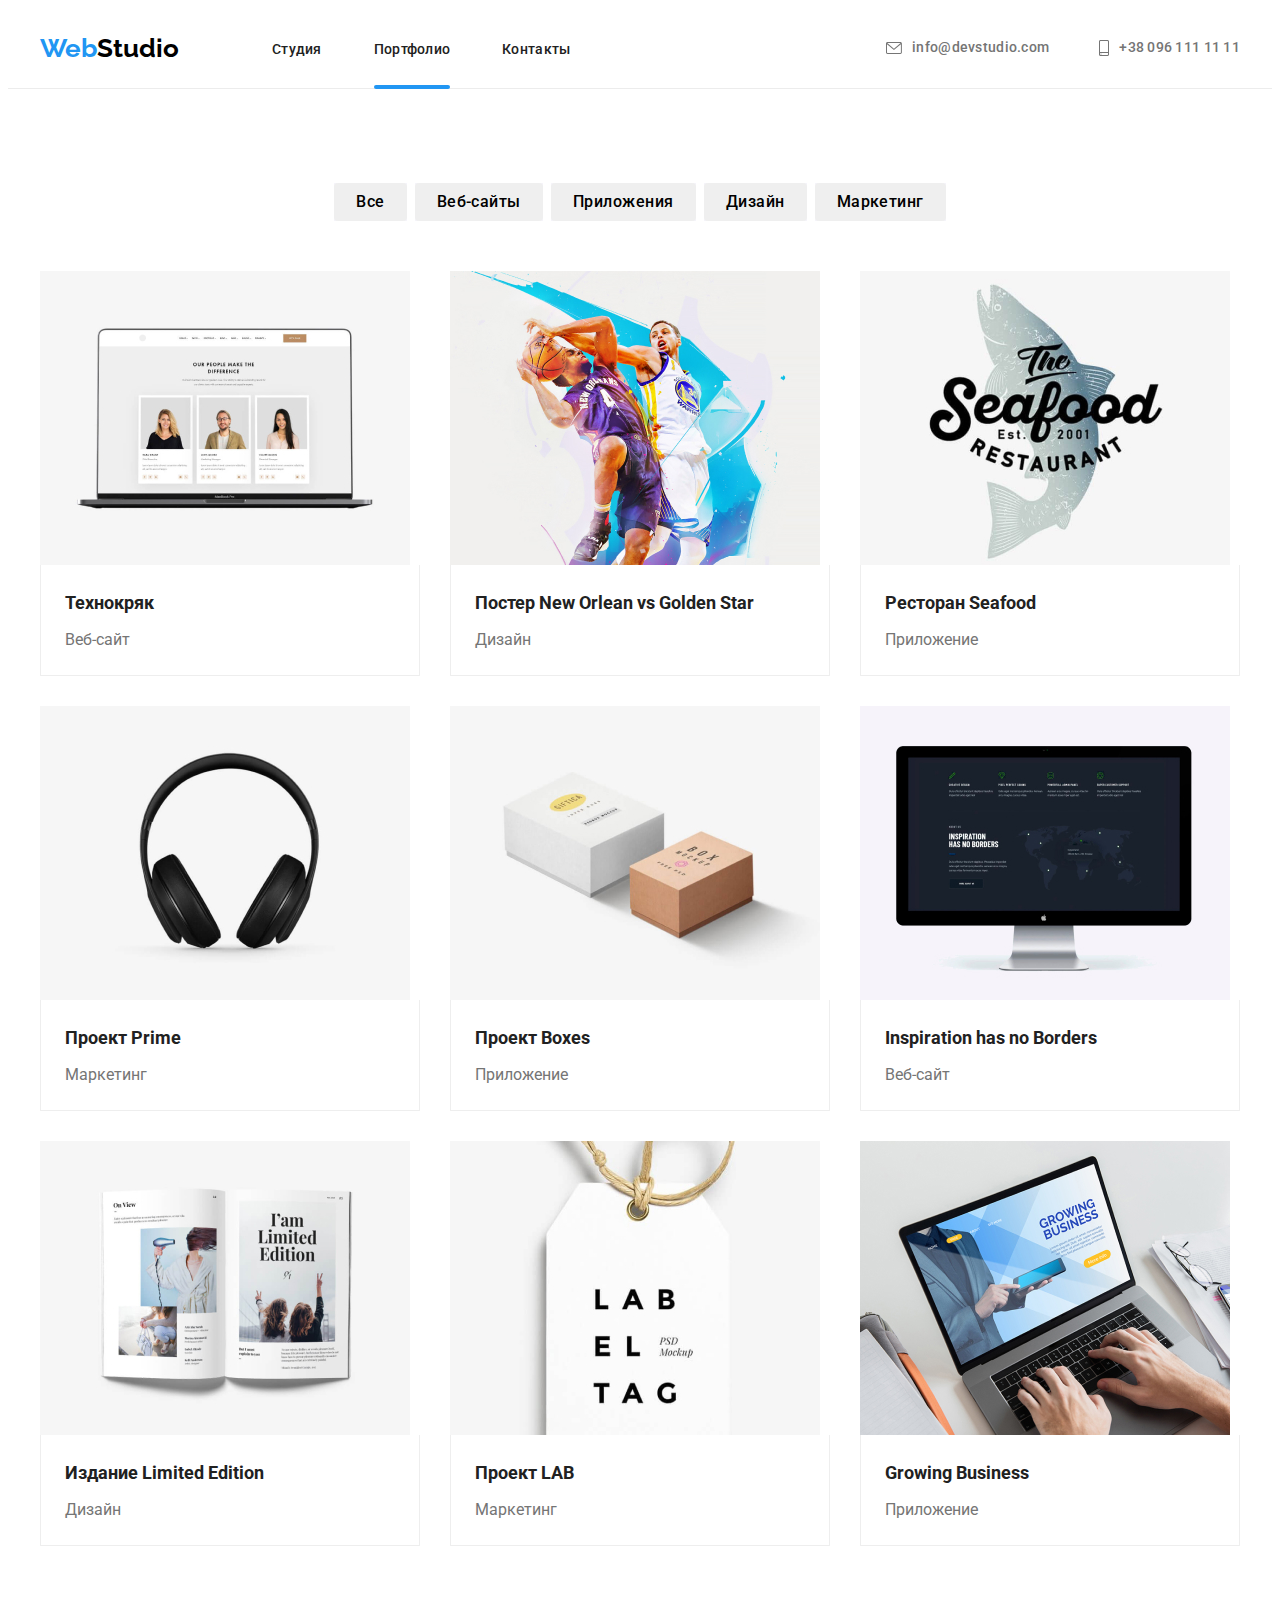
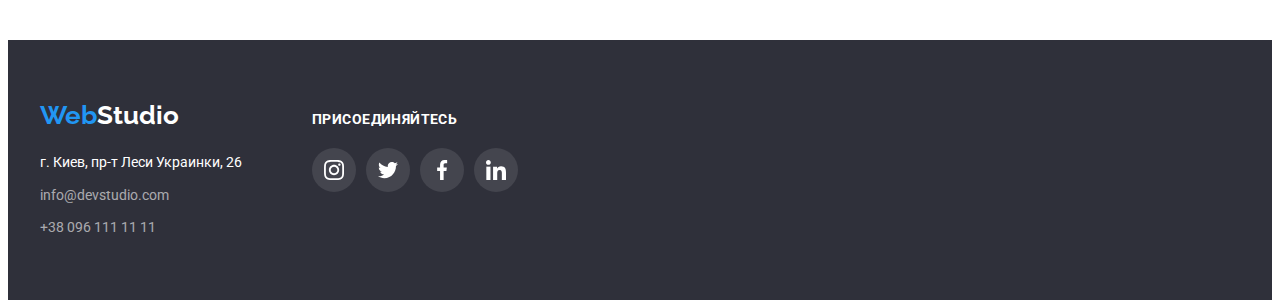
==== portfolio.html @ e11ac396 "start" ====
<!DOCTYPE html>
<html lang="ru">

<head>
    <meta charset="UTF-8">
    <meta http-equiv="X-UA-Compatible" content="IE=edge">
    <meta name="viewport" content="width=device-width, initial-scale=1.0">
    <title>Портфолио</title>
    <link rel="stylesheet" href="https://cdnjs.cloudflare.com/ajax/libs/modern-normalize/1.0.0/modern-normalize.min.css"
        integrity="sha512-ISS7cAi1PEhQ8jnbJpJZMd29NlhNj4AWYyLOSp2CE/CsHxTCu+r+t0D2yoJudVrd0/8fTVPUVDzY5Tvli75u/g=="
        crossorigin="anonymous" />
    <link
        href="https://fonts.googleapis.com/css2?family=Raleway:wght@400;700&family=Roboto:wght@400;500;700;900&display=swap"
        rel="stylesheet">
    <link rel="stylesheet" href="./css/styles.css">
</head>

<body class="page">
    <header class="header">
        <div class="container">
            <nav class="navigation">
                <a class="link logo white-logo logo-margin" href="./index.html"> <span
                        class="logo-color">Web</span>Studio </a>
                <ul class="nav-list list">
                    <li class="nav-item">
                        <a href="./index.html" class="nav-link link">Студия</a>
                    </li>

                    <li class="nav-item">
                        <a href="./portfolio.html" class="nav-link link current">Портфолио</a>
                    </li>

                    <li class="nav-item">
                        <a href="" class="nav-link link">Контакты</a>
                    </li>
                </ul>
            </nav>
            <ul class="contact-head list ">
                <li class="mail-contact">
                    <a class=" mail-link-head link " href="mailto:info@devstudio.com">
                        <svg class="icon-mail">
                            <use href="./images/vector/sprite.svg#icon-envelope-hover">

                            </use>
                        </svg>

                        info@devstudio.com</a>
                </li>
                <li class="mail-contact">
                    <a class=" tel-link-head link " href="tel:+380961111111">

                        <svg class="icon-tel">
                            <use href="./images/vector/sprite.svg#icon-smartphone">

                            </use>
                        </svg>

                        +38 096 111 11 11</a>
                </li>
            </ul>

        </div>


    </header>

    <main>
        <section class="main-port">
            <div class="container ">
                <h1 class="visually-hidden">Портфолио</h1>
                <ul class="list center-button">
                    <li class="element-button">
                        <button type="button" class="filters ">
                            Все
                        </button>

                    </li>
                    <li class="element-button">
                        <button type="button" class="filters ">
                            Веб-сайты
                        </button>

                    </li>
                    <li class="element-button">
                        <button type="button" class="filters ">
                            Приложения
                        </button>

                    </li>
                    <li class="element-button">
                        <button type="button" class="filters ">
                            Дизайн
                        </button>

                    </li>
                    <li class="element-button">

                        <button type="button" class="filters ">
                            Маркетинг
                        </button>

                    </li>
                </ul>
                <ul class="list card-set">
                    <li class="card-foto">
                        <a class="link card-foto-link " href="">
                            <div class="overlay-portfolio-list">
                                <img src="./images/portfolio/img.jpg" alt="в ноутбуке открыто вебсайт" width="370"
                                    height="294" />
                                <p class="overlay-portfolio">Технокряк это современная площадка распространения
                                    коронавируса. Компании
                                    используют эту
                                    платформу для цифрового
                                    шпионажа и атак на защищённые сервера конкурентов.</p>

                            </div>


                            <div class="card-content">
                                <h3 class="photo-title">
                                    Технокряк
                                </h3>
                                <p class="photo-paragraph">
                                    Веб-сайт
                                </p>

                            </div>
                        </a>
                    </li>

                    <li class="card-foto">
                        <a class="link card-foto-link " href="">

                            <div class="overlay-portfolio-list">
                                <img src="./images/portfolio/img-1.jpg" alt="постер с баскетболистами" width="370"
                                    height="294" />
                                <p class="overlay-portfolio">Технокряк это современная площадка распространения
                                    коронавируса. Компании
                                    используют эту
                                    платформу для цифрового
                                    шпионажа и атак на защищённые сервера конкурентов.</p>


                            </div>


                            <div class="card-content">
                                <h3 class="photo-title">
                                    Постер New Orlean vs Golden Star
                                </h3>
                                <p class="photo-paragraph">
                                    Дизайн
                                </p>

                            </div>
                        </a>
                    </li>

                    <li class="card-foto">
                        <a class="link card-foto-link " href="">

                            <div class="overlay-portfolio-list">
                                <img src="./images/portfolio/img-2.jpg" alt="логотип ресторана" width="370"
                                    height="294" />

                                <p class="overlay-portfolio">Технокряк это современная площадка распространения
                                    коронавируса. Компании
                                    используют эту
                                    платформу для цифрового
                                    шпионажа и атак на защищённые сервера конкурентов.</p>

                            </div>




                            <div class="card-content">
                                <h3 class="photo-title">
                                    Ресторан Seafood
                                </h3>
                                <p class="photo-paragraph">
                                    Приложение
                                </p>

                            </div>
                        </a>
                    </li>

                    <li class="card-foto">
                        <a class="link card-foto-link " href="">

                            <div class="overlay-portfolio-list">

                                <img src="./images/portfolio/img-3.jpg" alt="накладные наушники" width="370"
                                    height="294" />

                                <p class="overlay-portfolio">Технокряк это современная площадка распространения
                                    коронавируса. Компании
                                    используют эту
                                    платформу для цифрового
                                    шпионажа и атак на защищённые сервера конкурентов.</p>

                            </div>




                            <div class="card-content">
                                <h3 class="photo-title">
                                    Проект Prime
                                </h3>
                                <p class="photo-paragraph">
                                    Маркетинг
                                </p>

                            </div>
                        </a>
                    </li>

                    <li class="card-foto">
                        <a class="link card-foto-link " href="">

                            <div class="overlay-portfolio-list">

                                <img src="./images/portfolio/img-4.jpg" alt="картонные коробки" width="370"
                                    height="294" />

                                <p class="overlay-portfolio">Технокряк это современная площадка распространения
                                    коронавируса. Компании
                                    используют эту
                                    платформу для цифрового
                                    шпионажа и атак на защищённые сервера конкурентов.</p>

                            </div>


                            <div class="card-content">
                                <h3 class="photo-title">
                                    Проект Boxes
                                </h3>
                                <p class="photo-paragraph">
                                    Приложение
                                </p>

                            </div>
                        </a>
                    </li>

                    <li class="card-foto">
                        <a class="link card-foto-link " href="">

                            <div class="overlay-portfolio-list">

                                <img src="./images/portfolio/img-5.jpg" alt="моноблочный компьютер" width="370"
                                    height="294" />

                                <p class="overlay-portfolio">Технокряк это современная площадка распространения
                                    коронавируса. Компании
                                    используют эту
                                    платформу для цифрового
                                    шпионажа и атак на защищённые сервера конкурентов.</p>

                            </div>

                            <div class="card-content">
                                <h3 lang="en" class="photo-title">
                                    Inspiration has no Borders
                                </h3>
                                <p class="photo-paragraph">
                                    Веб-сайт
                                </p>

                            </div>

                        </a>
                    </li>

                    <li class="card-foto">
                        <a class="link card-foto-link " href="">

                            <div class="overlay-portfolio-list">

                                <img src="./images/portfolio/img-6.jpg" alt="открытая книга" width="370" height="294" />
                                <p class="overlay-portfolio">Технокряк это современная площадка распространения
                                    коронавируса. Компании
                                    используют эту
                                    платформу для цифрового
                                    шпионажа и атак на защищённые сервера конкурентов.</p>
                            </div>


                            <div class="card-content">
                                <h3 class="photo-title">
                                    Издание Limited Edition
                                </h3>
                                <p class="photo-paragraph">
                                    Дизайн
                                </p>

                            </div>

                        </a>
                    </li>

                    <li class="card-foto">
                        <a class="link card-foto-link " href="">

                            <div class="overlay-portfolio-list">
                                <img src="./images/portfolio/img-7.jpg" alt="фирменная этикетка" width="370"
                                    height="294" />

                                <p class="overlay-portfolio">Технокряк это современная площадка распространения
                                    коронавируса. Компании
                                    используют эту
                                    платформу для цифрового
                                    шпионажа и атак на защищённые сервера конкурентов.</p>
                            </div>


                            <div class="card-content">
                                <h3 class="photo-title">
                                    Проект LAB
                                </h3>
                                <p class="photo-paragraph">
                                    Маркетинг
                                </p>

                            </div>

                        </a>
                    </li>

                    <li class="card-foto">
                        <a class="link card-foto-link " href="">

                            <div class="overlay-portfolio-list">

                                <img src="./images/portfolio/img-8.jpg" alt="человек использует приложение" width="370"
                                    height="294" />
                                <p class="overlay-portfolio">Технокряк это современная площадка распространения
                                    коронавируса. Компании
                                    используют эту
                                    платформу для цифрового
                                    шпионажа и атак на защищённые сервера конкурентов.</p>
                            </div>


                            <div class="card-content">
                                <h3 lang="en" class="photo-title">
                                    Growing Business
                                </h3>
                                <p class="photo-paragraph">
                                    Приложение
                                </p>

                            </div>

                        </a>
                    </li>
                </ul>

            </div>

        </section>



    </main>
    <!--CONTACTS-->
    <footer class="footer-info">
        <div class="container contact-div-container ">
            <div>
                <a class="link logo dark-logo logo-footer " href="./index.html">
                    <span class="logo-color">Web</span>Studio </a>


                <address class="contact">
                    <ul class="list address-map">
                        <li class="list-item-contact">
                            <a class="link address" href="https://goo.gl/maps/Kj9o169cFubhBfax5" target="_blank"
                                rel="noopener noreferrer">
                                г. Киев, пр-т Леси Украинки, 26
                            </a>
                        </li>
                        <li class="contact-footer list-item-contact">
                            <a class="link footer-contact" href="mailto:info@devstudio.com">info@devstudio.com</a>
                        </li>
                        <li class="contact-footer list-item-contact">
                            <a class="link footer-contact" href="tel:+380961111111">+38 096 111 11 11</a>
                        </li>
                    </ul>
                </address>
            </div>
            <div class="join ">
                <h3 class="join-text">Присоединяйтесь</h3>
                <ul class="list link list-join">
                    <li class="social-join-link-item">
                        <a class="link-social-join" href="">
                            <svg class="icon-social">
                                <use href="./images/vector/sprite.svg#icon-instagram"></use>
                            </svg>
                        </a>
                    </li>
                    <li class="social-join-link-item">
                        <a class="link-social-join" href="">
                            <svg class="icon-social">
                                <use href="./images/vector/sprite.svg#icon-twitter"></use>
                            </svg>
                        </a>
                    </li>
                    <li class="social-join-link-item">
                        <a class="link-social-join" href="">
                            <svg class="icon-social">
                                <use href="./images/vector/sprite.svg#icon-facebook"></use>
                            </svg>
                        </a>
                    </li>
                    <li class="social-join-link-item">
                        <a class="link-social-join" href="">
                            <svg class="icon-social">
                                <use href="./images/vector/sprite.svg#icon-linkedin"></use>
                            </svg>
                        </a>
                    </li>
                </ul>

            </div>



        </div>

    </footer>





</body>

</html>
---- css/styles.css ----
/* ===============COMPONENTS=============== */
:root {
  --main-font: "Roboto", sans-serif;
  --secondary-font: "Raleway", sans-serif;
  --accent-color: #2196f3;
  --secondary-color: #212121;
  --white-color: #ffffff;
  --black-color: #000000;
  --gray-color: #757575;
  --color-change: color 250ms cubic-bezier(0.4, 0, 0.2, 1);
  --fill-change: fill 250ms cubic-bezier(0.4, 0, 0.2, 1);
  --background-color-change: background-color 250ms cubic-bezier(0.4, 0, 0.2, 1);
  --border-color-change: border-color 250ms cubic-bezier(0.4, 0, 0.2, 1);
}
.container {
  width: 1200px;
  margin: 0 auto;
  padding-left: 15px;
  padding-right: 15px;
}

.list {
  list-style: none;
}

.link {
  text-decoration: none;
}

h1,
h2,
h3,
h4,
h5,
h6,
p {
  margin: 0;
}

ul,
ol,
li {
  margin: 0;
  padding: 0;
}

img {
  display: block;
  max-width: 100%;
  height: auto;
}
.header {
  border-bottom: 1px solid #ececec;
}

.visually-hidden {
  position: absolute !important;
  clip: rect(1px 1px 1px 1px); /* IE6, IE7 */
  clip: rect(1px, 1px, 1px, 1px);
  padding: 0 !important;
  border: 0 !important;
  height: 1px !important;
  width: 1px !important;
  overflow: hidden;
}
.title {
  font-family: var(--main-font);
  font-weight: 700;
  font-size: 36px;
  line-height: 1.16;
  text-align: center;
  letter-spacing: 0.03em;

  color: var(--secondary-color);
}

.logo-color {
  font-family: var(--secondary-font);
  font-weight: 700;
  font-size: 26px;
  line-height: 1.19;
  color: var(--accent-color);
}
.logo {
  font-family: var(--secondary-font);
  font-weight: 700;
  font-size: 26px;
  line-height: 1.19;
  color: var(--black-color);
}
.logo-margin {
  margin-right: 93px;
}
.white-logo {
  color: var(--black-color);
}
.dark-logo {
  color: var(--white-color);
}

.icon-social {
  width: 20px;
  height: 20px;
}

/* ============END COMPONENTS==============*/

/* ========================STYLES INDEX.HTML========================= */
/* ================BODY============= */
.page {
  font-family: var(--main-font);
  background: var(--white-color);
}
/* ================END BODY============= */

/* =========HEADER========= */
.header .container {
  display: flex;
  align-items: center;
}

.navigation {
  display: flex;
  align-items: center;
}

.nav-list {
  align-items: center;
}

.nav-item:not(:last-child) {
  margin-right: 52px;
}

.contact-head {
  display: flex;
  align-items: center;
  margin-left: auto;
}

.icon-mail {
  margin-right: 10px;
  width: 16px;
  height: 12px;
  fill: #757575;
  transition: var(--fill-change);
}

.mail-link-head:hover .icon-mail,
.mail-link-head:focus .icon-mail {
  fill: var(--accent-color);
}
.mail-link-head:hover,
.mail-link-head:focus {
  color: var(--accent-color);
}

.mail-contact:not(:last-child) {
  margin-right: 50px;
}
.nav-link {
  padding-top: 32px;
  padding-bottom: 32px;
  font-family: var(--main-font);
  font-weight: 500;
  font-size: 14px;
  line-height: 1.14;
  letter-spacing: 0.02em;
  color: var(--secondary-color);
  transition: var(--color-change);
  position: relative;
}

.nav-link.current::after {
  content: "";
  display: block;
  position: absolute;
  left: 0;
  bottom: 0;
  width: 100%;
  height: 4px;
  border-radius: 2px;
  background: #2196f3;
}

.nav-link:hover,
.nav-link:focus {
  color: var(--accent-color);
}

.mail-link-head {
  display: flex;
  justify-content: center;
  align-items: center;
  padding-top: 32px;
  padding-bottom: 32px;
  font-family: var(--main-font);
  font-weight: 500;
  font-size: 14px;
  line-height: 1.14;
  letter-spacing: 0.02em;
  color: var(--gray-color);
  transition: var(--color-change);
}

.tel-link-head {
  display: flex;
  justify-content: center;
  align-items: center;
  padding-top: 32px;
  padding-bottom: 32px;
  font-family: var(--main-font);
  font-weight: 500;
  font-size: 14px;
  line-height: 1.14;
  letter-spacing: 0.02em;
  color: var(--gray-color);
  transition: var(--color-change);
}

.icon-tel {
  width: 10px;
  height: 16px;
  margin-right: 10px;
  fill: #757575;
  transition: var(--fill-change);
}

.tel-link-head:hover .icon-tel,
.tel-link-head:focus .icon-tel {
  fill: var(--accent-color);
}
.tel-link-head:hover,
.tel-link-head:focus {
  color: var(--accent-color);
}

/* =========END HEADER========= */

/* =========HERO========= */
.hero {
  padding-top: 200px;
  padding-bottom: 200px;
  max-width: 1600px;
  margin-right: auto;
  margin-left: auto;
  height: 600px;
  text-align: center;
  background: #2f303a;
  background-color: var(--gray-color);
  background-image: linear-gradient(
      rgba(47, 48, 58, 0.4),
      rgba(47, 48, 58, 0.4)
    ),
    url("../images/hero/Img.jpg");
  background-repeat: no-repeat;
  background-size: cover;
}
.hero-title {
  font-weight: 900;
  font-size: 44px;
  line-height: 1.36;
  text-transform: uppercase;
  color: var(--white-color);
  max-width: 696px;
  margin-left: auto;
  margin-right: auto;
  text-align: center;
  letter-spacing: 0.06em;
  font-family: var(--main-font);
}

.modal-btn {
  display: inline-block;
  min-width: 200px;
  height: 50px;
  border-radius: 4px;
  font-family: var(--main-font);
  font-weight: 700;
  font-size: 16px;
  line-height: 1.87;
  color: var(--white-color);
  background-color: var(--accent-color);
}
.modal-btn {
  cursor: pointer;
}
.modal-btn {
  margin-top: 30px;
  padding-top: 10px;
  padding-right: 32px;
  padding-bottom: 10px;
  padding-left: 32px;
}

/* =========END HERO========= */

/* =========ADVANTAGES======= */
.advantages {
  display: flex;
  padding-top: 94px;
  padding-bottom: 94px;
}
.list-advant {
  margin-left: -30px;
}
.list {
  display: flex;
}

.features-title {
  font-family: var(--main-font);
  font-weight: 700;
  font-size: 14px;
  line-height: 1.14;
  letter-spacing: 0.03em;
  text-transform: uppercase;
  color: var(--secondary-color);
  margin-bottom: 10px;
}
.features-paragraph {
  font-family: var(--main-font);
  font-weight: 400;
  font-size: 14px;
  line-height: 1.71;
  color: var(--gray-color);
  letter-spacing: 0.03em;
}
.features {
  flex-basis: calc(100% / 4 - 30px);
  margin-left: 30px;
}

.icon-advantages {
  width: 70px;
  height: 70px;
}

.icon-list {
  width: 270px;
  height: 120px;
  display: flex;
  align-items: center;
  justify-content: center;
  background-repeat: no-repeat;
  background-color: #f5f4fa;
  border-radius: 4px;
  margin-bottom: 30px;
}
/*======= END ADVANTAGES===== */

/* ========ABOUT======== */

.about {
  padding-bottom: 94px;
}
.list-about {
  margin-left: -30px;
}
.title-about {
  margin-bottom: 50px;
}
.img-about {
  flex-basis: calc(100% / 3 - 30px);
  margin-left: 30px;
}
.img-about {
  position: relative;
}
.overlay-index {
  position: absolute;
  bottom: 0;
  left: 0;
  background: rgba(47, 48, 58, 0.8);
  padding-top: 27px;
  padding-right: 82px;
  padding-bottom: 27px;
  padding-left: 82px;
  width: 100%;
}

.overlay-index-title {
  font-family: var(--main-font);
  font-weight: 700;
  font-size: 14px;
  line-height: 1.14;
  text-align: center;
  letter-spacing: 0.03em;
  text-transform: uppercase;
  color: #ffffff;
}
/* ========END ABOUT======= */

/* =========OUR TEAM========= */

.foto-list {
  margin-left: -30px;
}
.team-list-content {
  text-align: center;
  padding: 30px 32px;
}

.title-team {
  margin-bottom: 50px;
}
.team-img {
  background-color: #ffffff;
  flex-basis: calc(100% / 4 - 30px);
  margin-left: 30px;

  box-shadow: 0px 1px 3px rgba(0, 0, 0, 0.12), 0px 1px 1px rgba(0, 0, 0, 0.14),
    0px 2px 1px rgba(0, 0, 0, 0.2);
  border-radius: 0px 0px 4px 4px;
}
.our-team {
  background: #f5f4fa;
  display: flex;
  padding-top: 94px;
  padding-bottom: 94px;
}
.workers-name {
  margin-bottom: 10px;
  font-family: var(--main-font);
  font-weight: 500;
  font-size: 16px;
  line-height: 1.18;
  color: var(--secondary-color);
}

.icon-social-list {
  display: flex;
  align-items: center;
  justify-content: space-between;
}

.icon-social-link {
  display: flex;
  justify-content: center;
  align-items: center;
  width: 44px;
  height: 44px;
  border-radius: 50%;
  fill: #afb1b8;
  transition: var(--background-color-change);
}

.icon-social {
  transition: var(--fill-change);
}
.icon-social-link:hover,
.icon-social-link:focus {
  background-color: var(--accent-color);
}

.icon-social-link:hover .icon-social,
.icon-social-link:focus .icon-social {
  fill: var(--white-color);
}

.position {
  font-family: var(--main-font);
  font-weight: 400;
  font-size: 16px;
  line-height: 1.18;
  color: var(--gray-color);
  margin-bottom: 16px;
}

/* ========= END OUR TEAM========= */

/* ================REGULAR-CLIENTS=============== */

.regular-customers {
  padding-top: 94px;
  padding-bottom: 94px;
}

.text-customers {
  font-family: var(--main-font);
  font-weight: 700;
  font-size: 36px;
  line-height: 1.16;
  text-align: center;
  letter-spacing: 0.03em;
  margin-bottom: 50px;
}

.link-icon-customers {
  display: flex;
  align-items: center;
  justify-content: center;
  border: 1px solid #afb1b8;
  border-radius: 4px;
  width: 100%;
  height: 100%;
  background-color: var(--white-color);
  transition: var(--border-color-change);
}

.link-icon-customers:hover .customers-svg,
.link-icon-customers:focus .customers-svg {
  fill: var(--accent-color);
}

.link-icon-customers:hover,
.link-icon-customers:focus {
  border-color: var(--accent-color);
}

.icon-customers-list {
  display: flex;
}

.customers-item {
  width: 170px;
  height: 90px;
}
.customers-svg {
  fill: #afb1b8;
  transition: var(--fill-change);
}

.customers-item:not(:last-child) {
  margin-right: 30px;
}

/* ================END-REGULAR-CLIENTS=============== */

/* ==========CONTACTS==========*/

.footer-info {
  background: #2f303a;
  padding-top: 60px;
  padding-bottom: 60px;
}

.contact {
  font-style: normal;
}

.logo-footer {
  display: block;
  margin-bottom: 20px;
}
.address-map,
.list-item-contact,
.footer-contact {
  display: flex;
  flex-direction: column;
}

.list-item-contact:not(:last-child) {
  margin-bottom: 9px;
}
.address {
  font-family: var(--main-font);
  font-weight: 400;
  font-size: 14px;
  line-height: 1.71;
  color: var(--white-color);
}

.footer-contact {
  font-family: var(--main-font);
  font-weight: 400;
  font-size: 14px;
  line-height: 1.71;
  color: #ffffff99;
  display: block;
}

.join-text {
  display: block;
  font-family: var(--main-font);
  font-weight: 700;
  font-size: 14px;
  line-height: 1.14;
  letter-spacing: 0.03em;
  text-transform: uppercase;
  color: var(--white-color);
  margin-bottom: 20px;
}

.link-social-join {
  display: flex;
  align-items: center;
  justify-content: center;

  width: 44px;
  height: 44px;
  border-radius: 50%;
  background-color: rgba(255, 255, 255, 0.1);
  transition: var(--background-color-change);
}

.social-join-link-item .link-social-join {
  fill: var(--white-color);
}
.link-social-join:hover .icon-social,
.link-social-join:focus .icon-social {
  fill: var(--white-color);
}
.link-social-join:hover,
.link-social-join:focus {
  background-color: var(--accent-color);
}

.social-join-link-item:not(:last-child) {
  margin-right: 10px;
}

.contact-div-container {
  display: flex;
  align-items: baseline;
}

.join {
  margin-left: 70px;
}

/* ==========END CONTACTS==========*/
/* ========================END STYLES INDEX.HTML========================= */

/* ===================MODAL-BACKDROP===================== */

.backdrop {
  position: fixed;
  top: 0;
  left: 0;
  width: 100vw;
  height: 100vh;
  background: rgba(0, 0, 0, 0.2);
  transition: 1s cubic-bezier(0.4, 0, 0.2, 1);
  z-index: 1000;
}

.modal {
  position: absolute;
  top: 50%;
  left: 50%;
  transform: translate(-50%, -50%);
  width: 528px;
  height: 580px;
  background: #ffffff;
  box-shadow: 0px 1px 3px rgba(0, 0, 0, 0.12), 0px 1px 1px rgba(0, 0, 0, 0.14),
    0px 2px 1px rgba(0, 0, 0, 0.2);
  border-radius: 4px;
}

.close-modal-btn {
  background-color: var(--white-color);
  border: none;
  position: absolute;
  top: 8px;
  right: 8px;
  width: 30px;
  height: 30px;
  background: #ffffff;
  border: 1px solid rgba(0, 0, 0, 0.1);
  border-radius: 50%;
  cursor: pointer;
}
.btn-close {
  width: 11px;
  height: 11px;
  fill: var(--black-color);
}

.is-hidden {
  opacity: 0;
  visibility: hidden;
  pointer-events: none;
}
/* ===================END-MODAL-BACKDROP===================== */

/* ==============================PORTFOLIO============================== */
/* =====================HEADER PORTFOLIO===================== */
/* =====================active element відповідає за підсвітку силок================*/
.active-element {
  color: var(--accent-color);
}
/* =====================END HEADER PORTFOLIO===================== */

/* =================MAIN SEACTION====================== */

/* ===============BUTTON============ */
.center-button {
  display: flex;
  flex-wrap: nowrap;
  justify-content: center;
  margin-bottom: 50px;
}
.main-port {
  padding-top: 94px;
  padding-bottom: 94px;
}
.element-button {
  color: var(--secondary-color);
  background: #f5f4fa;
}
.element-button:not(:last-child) {
  margin-right: 8px;
}
.filters {
  font-family: var(--main-font);
  font-weight: 500;
  font-size: 16px;
  line-height: 1.62;
  text-align: center;
  letter-spacing: 0.03em;
  border-radius: 4px;
  border: transparent;
  padding-top: 6px;
  padding-right: 22px;
  padding-bottom: 6px;
  padding-left: 22px;

  transition: box-shadow 250ms cubic-bezier(0.4, 0, 0.2, 1),
    background-color 250ms cubic-bezier(0.4, 0, 0.2, 1),
    color 250ms cubic-bezier(0.4, 0, 0.2, 1);
}
.filters:hover,
.filters:focus {
  box-shadow: 0px 3px 1px rgba(0, 0, 0, 0.1), 0px 1px 2px rgba(0, 0, 0, 0.08),
    0px 2px 2px rgba(0, 0, 0, 0.12);
  color: floralwhite;
  background: var(--accent-color);
}
.filters {
  cursor: pointer;
}
/* =============END BUTTON=========== */

/* ===========PORT FOTO============== */

.card-set {
  flex-wrap: wrap;
  margin-left: -30px;
  margin-top: -30px;
}

.card-foto {
  flex-basis: calc(100% / 3 - 30px);
  margin-left: 30px;
  margin-top: 30px;

  justify-content: center;
  border-top-left-radius: 1px;
  border-top-right-radius: 1px;
}

.overlay-portfolio-list {
  position: relative;
  overflow: hidden;
}
.overlay-portfolio {
  position: absolute;
  top: 0;
  left: 0;
  width: 100%;
  height: 100%;
  /* overflow: scroll; */
  background: rgba(33, 150, 243, 0.9);
  padding-top: 63px;
  padding-right: 24px;
  padding-bottom: 63px;
  padding-left: 24px;
  font-family: var(--main-font);
  font-weight: 400;
  font-size: 18px;
  line-height: 1.55;
  letter-spacing: 0.03em;
  color: #ffffff;

  transform: translateY(100%);
  transition: transform 250ms cubic-bezier(0.4, 0, 0.2, 1);
}

.card-foto-link:hover .overlay-portfolio,
.card-foto-link:focus .overlay-portfolio {
  transform: translateY(0%);
}

.card-content {
  padding-top: 20px;
  padding-bottom: 20px;
  padding-left: 24px;
  padding-right: 24px;
  background: #ffffff;
  border: 1px solid #eeeeee;
  border-bottom-right-radius: 1px;
  border-bottom-left-radius: 1px;
  border-top: none;
}
.photo-title {
  margin-bottom: 4px;
  font-family: var(--main-font);
  font-weight: 700;
  font-size: 18px;
  line-height: 2;
  color: var(--secondary-color);
}
.photo-paragraph {
  font-family: var(--main-font);
  font-weight: 400;
  font-size: 16px;
  line-height: 1.87;
  color: var(--gray-color);
}

.card-foto:hover,
.card-foto:focus {
  box-shadow: 0px 1px 1px rgba(0, 0, 0, 0.12), 0px 4px 4px rgba(0, 0, 0, 0.06),
    1px 4px 6px rgba(0, 0, 0, 0.16);
}

/* =================END MAIN SEACTION===================*/

/* ==============MODAL========== */
.form {
  width: 528px;
  height: 581px;
  margin-left: auto;
  margin-right: auto;
  padding-top: 75px;
  padding-right: 40px;
  padding-bottom: 20px;
  padding-left: 40px;
  background: #ffffff;
  box-shadow: 0px 1px 3px rgba(0, 0, 0, 0.12), 0px 1px 1px rgba(0, 0, 0, 0.14),
    0px 2px 1px rgba(0, 0, 0, 0.2);
  border-radius: 4px;
}

.form-field {
  display: flex;
  flex-direction: column;
  /* width: 448px; */
  margin-bottom: 28px;
}
.form-field input {
  border: 1px solid rgba(33, 33, 33, 0.2);

  border-radius: 4px;
  margin: 0;
  padding: 10px 20px;
}

.form-field label {
  margin-bottom: 4px;
}

.check-options {
  padding: 0;
  margin: 0;
  list-style: none;
}

.check-options li {
  display: flex;
  align-items: center;
}

.check-options label {
  margin-left: 8px;
}

.check-options input[type="checkbox"] {
}

textarea {
  width: 100%;
  height: 120px;
  resize: none;
}
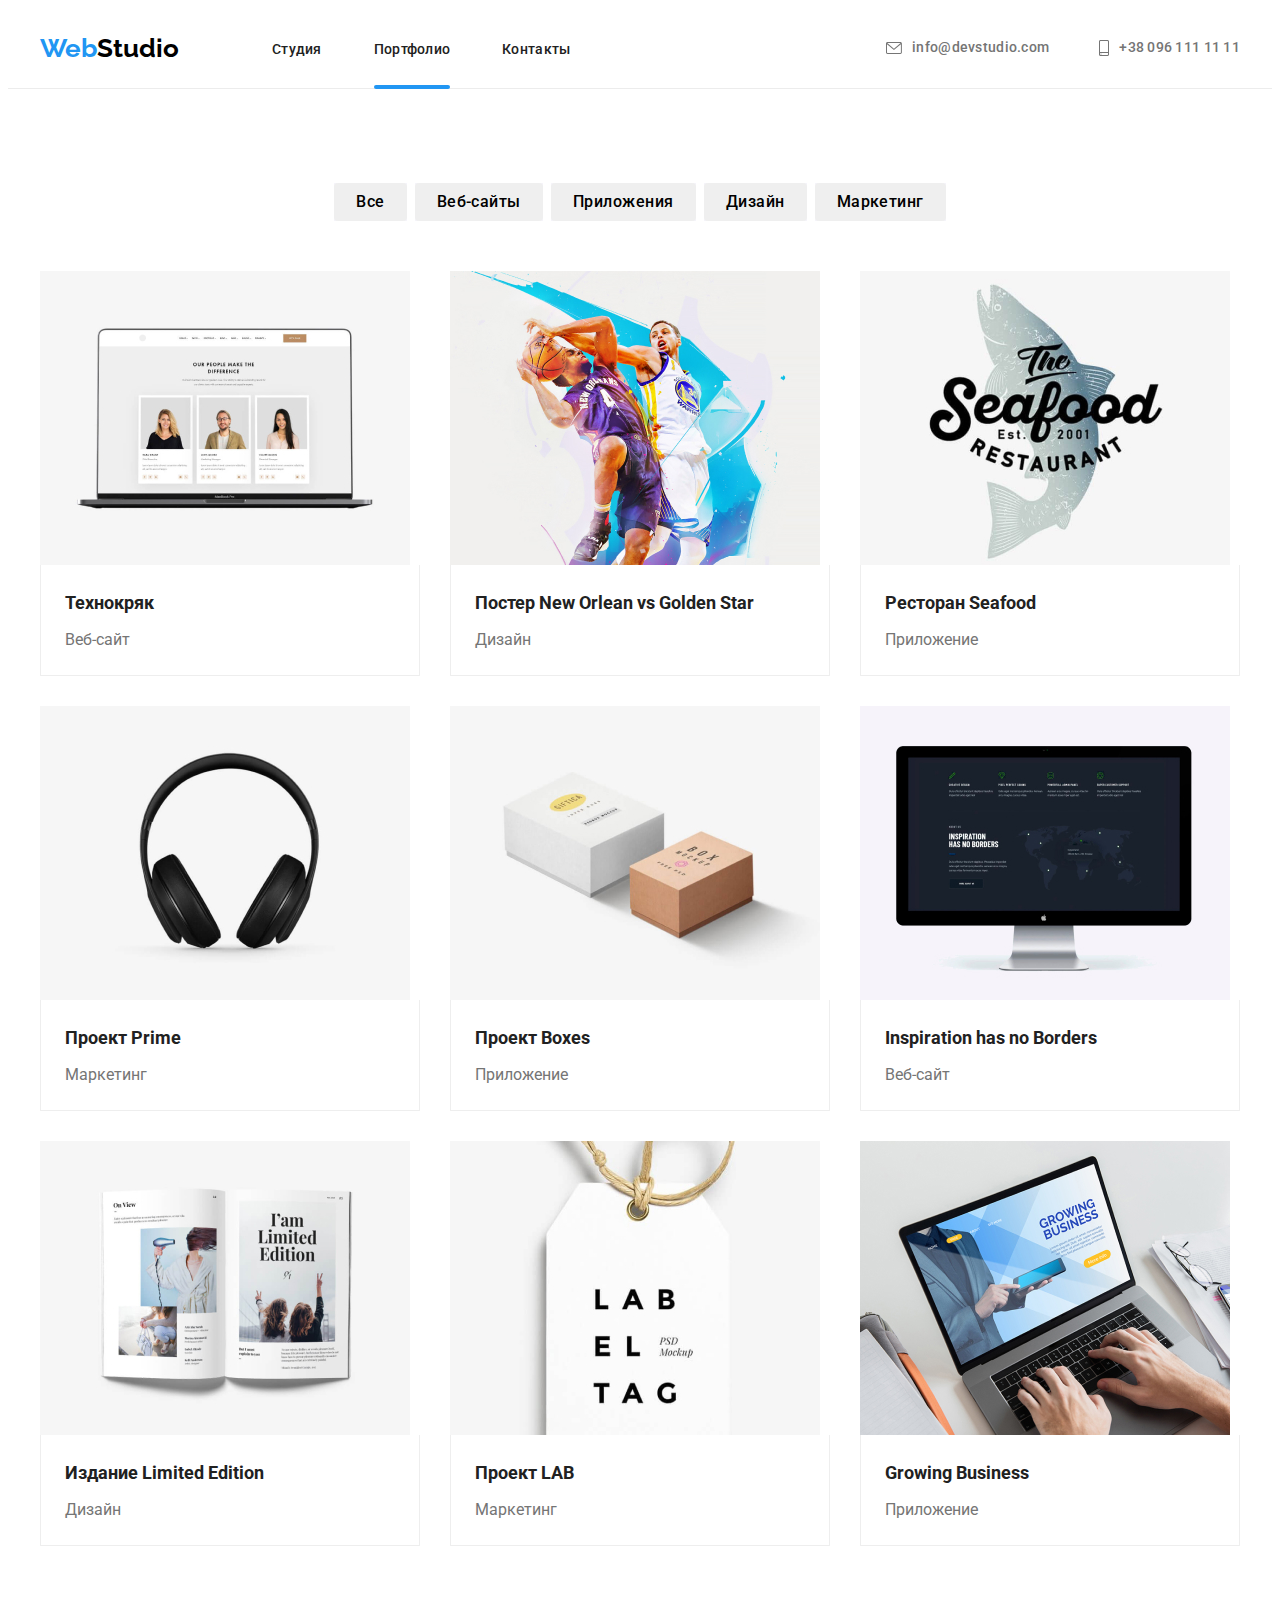
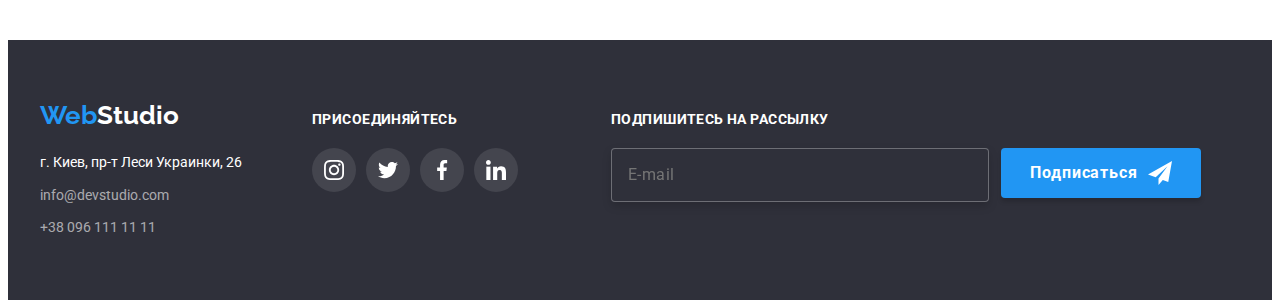
==== commit 5e2d01b8: "Ментор" ====
--- a/portfolio.html
+++ b/portfolio.html
@@ -425,7 +425,27 @@
                 </ul>
 
             </div>
-
+            <div class="div-mailing">
+                <b class="text-mailing">Подпишитесь на рассылку</b>
+                <form class="mailing">
+
+
+                    <label for="footer-mail" class="footer-mail-label">
+                        <input type="text" id="footer-mail" name="mail" placeholder="E-mail" class="mailing-input">
+                    </label>
+
+                    <button class="bt-mail" type="submit">Подписаться
+
+                        <svg class="vector-bt">
+                            <use href="./images/vector/sprite.svg#icon-icon-send">
+
+                            </use>
+                        </svg>
+                    </button>
+
+
+                </form>
+            </div>
 
 
         </div>
--- a/css/styles.css
+++ b/css/styles.css
@@ -274,6 +274,7 @@
   display: inline-block;
   min-width: 200px;
   height: 50px;
+  border: none;
   border-radius: 4px;
   font-family: var(--main-font);
   font-weight: 700;
@@ -672,6 +673,86 @@
   visibility: hidden;
   pointer-events: none;
 }
+
+.mailing {
+  display: flex;
+  margin-left: 93px;
+}
+
+.text-mailing {
+  display: block;
+  margin-left: 93px;
+
+  margin-bottom: 20px;
+  font-family: var(--main-font);
+  font-weight: 700;
+  font-size: 14px;
+  line-height: 1.14;
+  letter-spacing: 0.03em;
+  text-transform: uppercase;
+
+  color: var(--white-color);
+}
+
+.footer-mail-label {
+  margin-right: 12px;
+}
+
+.mailing-input {
+  background: #2f303a;
+  min-width: 358px;
+  height: 50px;
+  outline: none;
+  border: 1px solid rgba(255, 255, 255, 0.3);
+  filter: drop-shadow(0px 4px 4px rgba(0, 0, 0, 0.15));
+  border-radius: 4px;
+  font-family: var(--main-font);
+  padding-left: 16px;
+  font-size: 16px;
+  line-height: 1.25;
+  transition: var(--border-color-change);
+  align-items: center;
+  letter-spacing: 0.03em;
+  color: var(--white-color);
+}
+
+.mailing-input:hover,
+.mailing-input:focus {
+  border-color: var(--accent-color);
+}
+
+.bt-mail {
+  display: flex;
+  align-items: center;
+  justify-content: center;
+  min-width: 200px;
+  height: 50px;
+  box-shadow: 0px 4px 4px rgba(0, 0, 0, 0.15);
+  border-radius: 4px;
+  border: none;
+  background: var(--accent-color);
+  cursor: pointer;
+  font-family: var(--main-font);
+
+  font-weight: 700;
+  font-size: 16px;
+  line-height: 1.87;
+
+  text-align: center;
+  letter-spacing: 0.06em;
+
+  color: #ffffff;
+}
+
+.vector-bt {
+  display: flex;
+  align-items: center;
+
+  margin-left: 10px;
+  height: 24px;
+  width: 24px;
+  fill: var(--white-color);
+}
 /* ===================END-MODAL-BACKDROP===================== */
 
 /* ==============================PORTFOLIO============================== */
@@ -819,58 +900,222 @@
 
 /* ==============MODAL========== */
 .form {
-  width: 528px;
-  height: 581px;
-  margin-left: auto;
-  margin-right: auto;
-  padding-top: 75px;
+  display: flex;
+  flex-direction: column;
+  margin-top: 12px;
+
   padding-right: 40px;
   padding-bottom: 20px;
   padding-left: 40px;
   background: #ffffff;
-  box-shadow: 0px 1px 3px rgba(0, 0, 0, 0.12), 0px 1px 1px rgba(0, 0, 0, 0.14),
-    0px 2px 1px rgba(0, 0, 0, 0.2);
-  border-radius: 4px;
+}
+
+.close-modal-btn:hover .btn-close,
+.close-modal-btn:focus .btn-close {
+  fill: var(--accent-color);
+  transition: var(--fill-change);
+}
+
+.text-title {
+  display: block;
+  margin-top: 40px;
+  font-family: var(--main-font);
+  font-weight: 700;
+  font-size: 20px;
+  line-height: 1.15;
+  text-align: center;
+  letter-spacing: 0.03em;
+
+  color: #212121;
 }
 
 .form-field {
   display: flex;
   flex-direction: column;
-  /* width: 448px; */
-  margin-bottom: 28px;
+  margin-bottom: 10px;
+  position: relative;
 }
 .form-field input {
   border: 1px solid rgba(33, 33, 33, 0.2);
 
   border-radius: 4px;
   margin: 0;
-  padding: 10px 20px;
-}
-
-.form-field label {
+  padding: 10px;
+  padding-left: 42px;
+}
+
+.form-label {
   margin-bottom: 4px;
-}
-
-.check-options {
-  padding: 0;
-  margin: 0;
-  list-style: none;
-}
-
-.check-options li {
-  display: flex;
-  align-items: center;
+  font-family: var(--main-font);
+
+  font-weight: 400;
+  font-size: 12px;
+  line-height: 1.16;
+  letter-spacing: 0.01em;
+
+  color: #757575;
+}
+
+.men-icon-form {
+  position: absolute;
+  /* display: block; */
+  left: 12px;
+  top: 50%;
+  transform: translateY(-50%);
+  cursor: pointer;
+  width: 18px;
+  height: 18px;
+
+  transition: var(--fill-change);
+}
+
+.form-name:focus {
+  outline: none;
+  border-color: var(--accent-color);
+}
+
+.form-name:focus + .men-icon-form {
+  fill: var(--accent-color);
+}
+
+.form-name {
+  cursor: pointer;
+  transition: var(--border-color-change);
+}
+
+.tel-icon-form {
+  position: absolute;
+  width: 18px;
+  height: 18px;
+  left: 12px;
+  top: 50%;
+  transform: translateY(-50%);
+  transition: var(--fill-change);
+  cursor: pointer;
+}
+
+.form-tel {
+  cursor: pointer;
+  transition: var(--border-color-change);
+}
+
+.form-tel:focus {
+  outline: none;
+  border-color: var(--accent-color);
+}
+
+.form-tel:focus + .tel-icon-form {
+  fill: var(--accent-color);
+}
+
+.form-mail {
+  cursor: pointer;
+  transition: var(--border-color-change);
+}
+
+.mail-icon-form {
+  position: absolute;
+  width: 18px;
+  height: 18px;
+  left: 12px;
+  top: 50%;
+  transform: translateY(-50%);
+  transition: var(--fill-change);
+  cursor: pointer;
+}
+
+.form-mail:focus {
+  outline: none;
+  border-color: var(--accent-color);
+}
+
+.form-mail:focus + .mail-icon-form {
+  fill: var(--accent-color);
+}
+
+.textarea-form:focus {
+  outline: none;
+  border-color: var(--accent-color);
+  transition: var(--border-color-change);
 }
 
 .check-options label {
-  margin-left: 8px;
-}
-
-.check-options input[type="checkbox"] {
+  margin-left: 7px;
 }
 
 textarea {
   width: 100%;
   height: 120px;
+  padding: 12px 16px;
   resize: none;
-}
+  border: 1px solid rgba(33, 33, 33, 0.2);
+  box-sizing: border-box;
+  border-radius: 4px;
+}
+
+.checkbox-label {
+  display: flex;
+  align-items: center;
+  font-family: var(--main-font);
+  font-weight: 400;
+  font-size: 14px;
+  line-height: 1.71;
+
+  letter-spacing: 0.03em;
+
+  color: #757575;
+}
+
+.checkbox-label::before {
+  display: block;
+  content: "";
+  margin-right: 8px;
+  width: 16px;
+  height: 16px;
+  border: 1px solid #000000;
+  background-size: contain;
+  border-radius: 2px;
+  background-image: url("../images/vector/Vector.svg");
+  cursor: pointer;
+  transition: var(--background-color-change);
+}
+
+.checkbox-input:checked + .checkbox-label::before {
+  border-color: var(--accent-color);
+  background-origin: border-box;
+  background-color: #2196f3;
+  border-radius: 2px;
+}
+
+.checkbox-input:focus + .checkbox-label::before {
+  box-shadow: 0 0 0 2px #2196f3;
+}
+
+.link-check {
+  font-family: var(--main-font);
+  font-weight: 400;
+  font-size: 14px;
+  line-height: 1.71;
+  letter-spacing: 0.03em;
+  color: var(--accent-color);
+}
+
+.submit-form {
+  align-self: center;
+  padding-top: 10px;
+  padding-bottom: 10px;
+  padding-left: 56px;
+  padding-right: 56px;
+  margin-top: 30px;
+  border: none;
+  border-radius: 4px;
+  font-family: var(--main-font);
+  font-weight: 700;
+  font-size: 16px;
+  line-height: 1.87;
+  cursor: pointer;
+  letter-spacing: 0.06em;
+  color: var(--white-color);
+  background-color: var(--accent-color);
+  box-shadow: 0px 4px 4px rgb(0 0 0 / 15%);
+}
